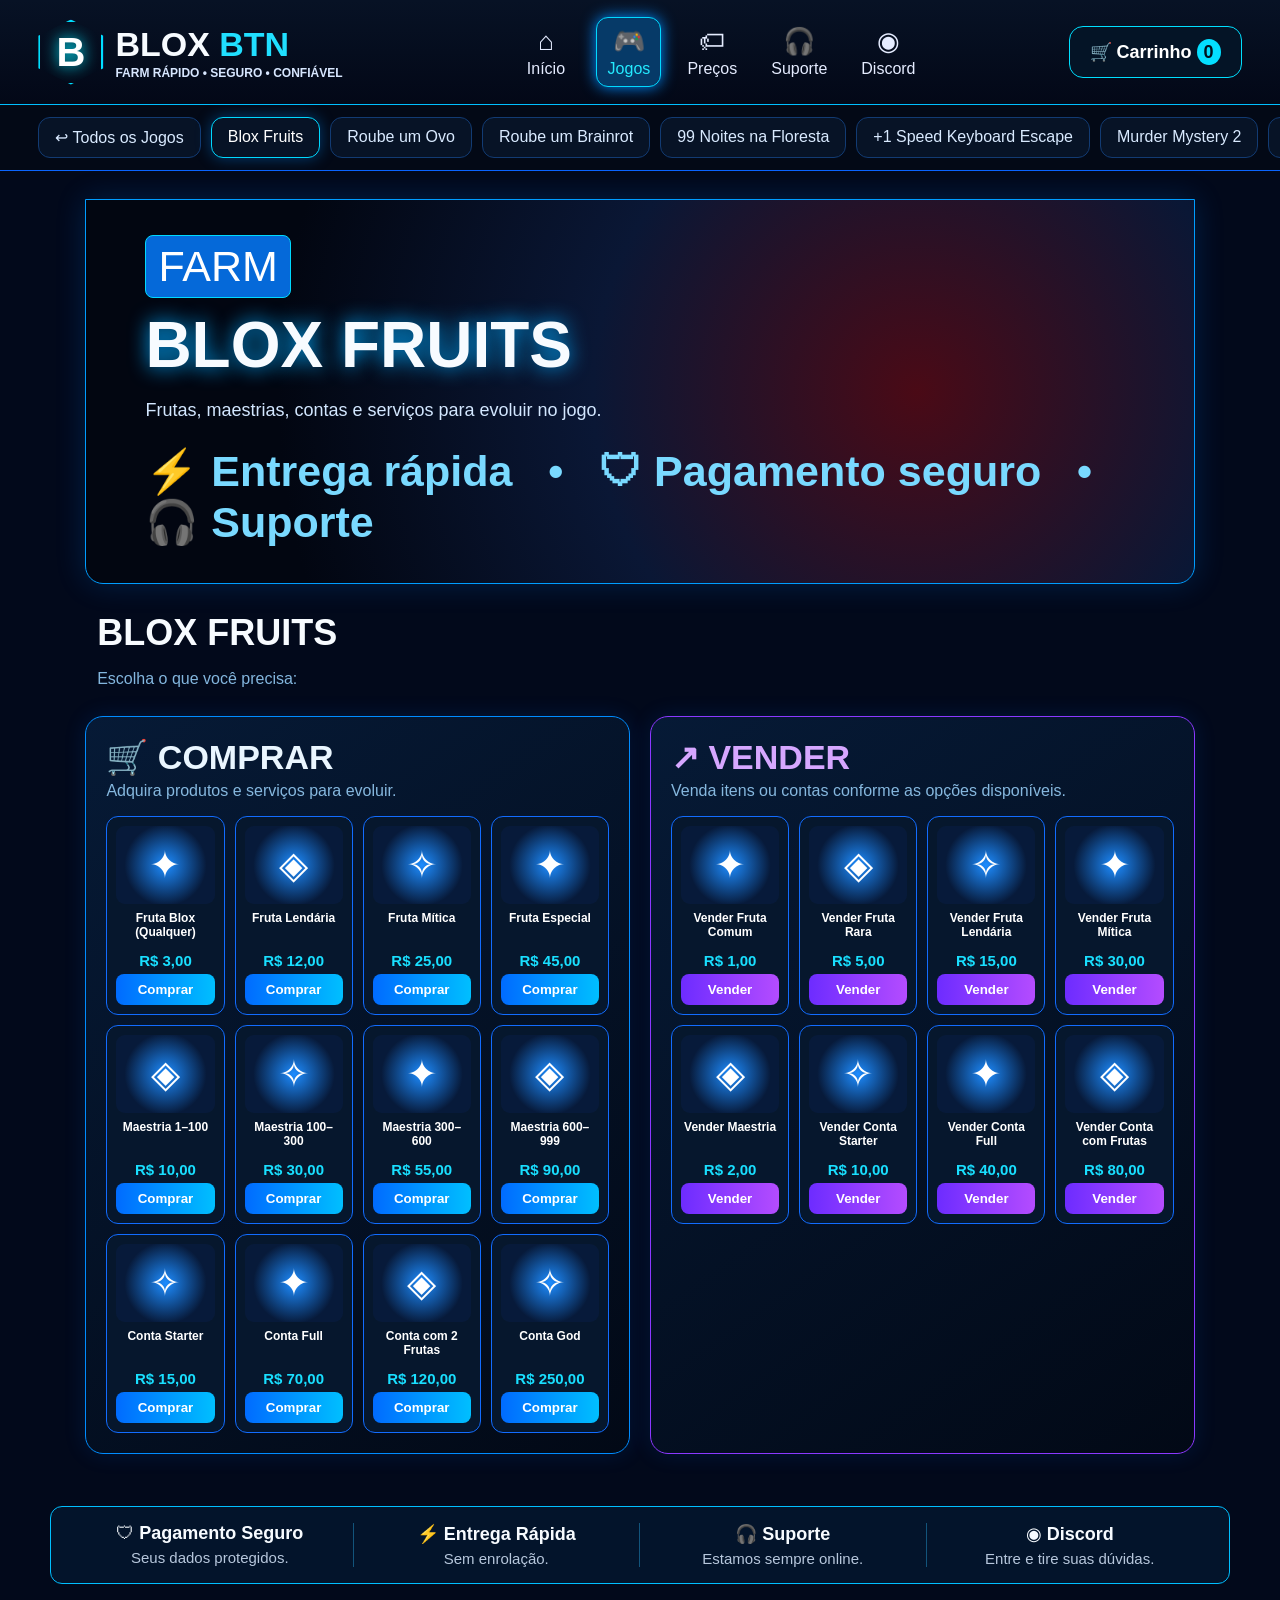
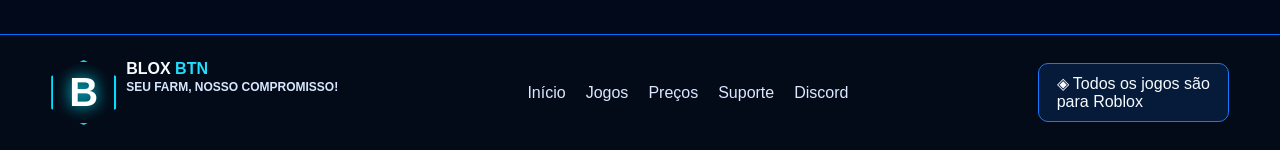
==== jogo.html @ 3181d826 "Add files via upload" ====
<!doctype html>
<html lang="pt-BR">
<head><meta charset="utf-8"><meta name="viewport" content="width=device-width,initial-scale=1"><title>Jogo — Blox BTN</title><link rel="stylesheet" href="style.css"></head>
<body>
<header class="top">
  <a class="brand" href="index.html"><div class="logo">B</div><div><b>BLOX <span>BTN</span></b><small>FARM RÁPIDO • SEGURO • CONFIÁVEL</small></div></a>
  <nav><a href="index.html">⌂<small>Início</small></a><a class="active" href="jogos.html">🎮<small>Jogos</small></a><a href="precos.html">🏷<small>Preços</small></a><a href="suporte.html">🎧<small>Suporte</small></a><a href="https://discord.com/" target="_blank">◉<small>Discord</small></a></nav>
  <button class="cart">🛒 Carrinho <i>0</i></button>
</header>
<div class="game-tabs" id="gameTabs"></div>
<main id="gamePage"></main>
<footer><div class="footbrand"><div class="logo">B</div><div><b>BLOX <span>BTN</span></b><small>SEU FARM, NOSSO COMPROMISSO!</small></div></div><div class="links"><a href="index.html">Início</a><a href="jogos.html">Jogos</a><a href="precos.html">Preços</a><a href="suporte.html">Suporte</a><a href="https://discord.com/" target="_blank">Discord</a></div><div class="roblox">◈ Todos os jogos são<br>para Roblox</div></footer>
<script>
const games={
 'blox-fruits':{name:'Blox Fruits',cls:'fruits',desc:'Frutas, maestrias, contas e serviços para evoluir no jogo.',buy:[['Fruta Blox (Qualquer)','R$ 3,00'],['Fruta Lendária','R$ 12,00'],['Fruta Mítica','R$ 25,00'],['Fruta Especial','R$ 45,00'],['Maestria 1–100','R$ 10,00'],['Maestria 100–300','R$ 30,00'],['Maestria 300–600','R$ 55,00'],['Maestria 600–999','R$ 90,00'],['Conta Starter','R$ 15,00'],['Conta Full','R$ 70,00'],['Conta com 2 Frutas','R$ 120,00'],['Conta God','R$ 250,00']],sell:[['Vender Fruta Comum','R$ 1,00'],['Vender Fruta Rara','R$ 5,00'],['Vender Fruta Lendária','R$ 15,00'],['Vender Fruta Mítica','R$ 30,00'],['Vender Maestria','R$ 2,00'],['Vender Conta Starter','R$ 10,00'],['Vender Conta Full','R$ 40,00'],['Vender Conta com Frutas','R$ 80,00']]},
 'roube-ovo':{name:'Roube um Ovo',cls:'egg',desc:'Pets e velocidade para deixar sua conta mais avançada.',buy:[['Pet de 100M','R$ 8,00'],['Pet de 1B','R$ 25,00'],['Pet de 5B','R$ 60,00'],['Pet de 10B','R$ 100,00'],['Kit 5 Pets','R$ 45,00'],['Kit 10 Pets','R$ 85,00'],['+100 Níveis','R$ 10,00'],['+1.000 Níveis','R$ 45,00']],sell:[['Pet 100M','R$ 4,00'],['Pet 1B','R$ 15,00'],['Pet 5B','R$ 35,00'],['Pet 10B','R$ 60,00'],['Conta com Pets','R$ 50,00']]},
 'brainrot':{name:'Roube um Brainrot',cls:'brain',desc:'Brainrots por valor e kits completos.',buy:[['Brainrot 100M','R$ 8,00'],['Brainrot 1B','R$ 25,00'],['Brainrot 5B','R$ 60,00'],['Brainrot 10B','R$ 100,00'],['Kit 5 Brainrots','R$ 45,00'],['Kit 10 Brainrots','R$ 85,00']],sell:[['Brainrot 100M','R$ 4,00'],['Brainrot 1B','R$ 15,00'],['Brainrot 5B','R$ 35,00'],['Brainrot 10B','R$ 60,00'],['Conta com Brainrots','R$ 50,00']]},
 '99-noites':{name:'99 Noites na Floresta',cls:'night',desc:'Progresso por tempo de farm.',buy:[['10 minutos','R$ 2,00'],['20 minutos','R$ 4,00'],['30 minutos','R$ 6,00'],['1 hora','R$ 11,00'],['1h 10m','R$ 13,00'],['1h 30m','R$ 17,00'],['Kit 1h + bônus','R$ 15,00']],sell:[['Conta com progresso','R$ 10,00'],['Conta avançada','R$ 25,00']]},
 'speed':{name:'+1 Speed Keyboard Escape',cls:'speed',desc:'Níveis e progresso de velocidade.',buy:[['+100 Níveis','R$ 10,00'],['+500 Níveis','R$ 30,00'],['+1.000 Níveis','R$ 50,00'],['+5.000 Níveis','R$ 80,00'],['+10.000 Níveis','R$ 100,00'],['Kit Nível + Speed','R$ 120,00']],sell:[['Conta com níveis','R$ 30,00'],['Conta avançada','R$ 70,00']]},
 'murder':{name:'Murder Mystery 2',cls:'murder',desc:'Níveis, prestígios, armas e itens.',buy:[['+100 Níveis','R$ 8,00'],['+500 Níveis','R$ 25,00'],['+1.000 Níveis','R$ 40,00'],['+5 Prestígios','R$ 30,00'],['+10 Prestígios','R$ 55,00'],['Arma comum','R$ 10,00'],['Arma rara','R$ 25,00'],['Kit Prestígio + Armas','R$ 80,00']],sell:[['Conta com níveis','R$ 20,00'],['Conta com prestígios','R$ 45,00'],['Conta com armas','R$ 60,00']]},
 'rivals':{name:'RIVALS',cls:'rivals',desc:'Armas, skins, níveis e extras.',buy:[['Arma comum','R$ 8,00'],['Arma rara','R$ 20,00'],['Arma lendária','R$ 40,00'],['Skin de arma','R$ 15,00'],['+100 Níveis','R$ 10,00'],['+500 Níveis','R$ 30,00'],['Kit Armas + Níveis','R$ 70,00']],sell:[['Conta com armas','R$ 30,00'],['Conta completa','R$ 80,00'],['Skin/Item','R$ 10,00']]},
 'assassinos':{name:'Assassinos 2',cls:'assassins',desc:'Níveis, armas, itens e contas.',buy:[['+100 Níveis','R$ 8,00'],['+500 Níveis','R$ 25,00'],['Arma comum','R$ 8,00'],['Arma rara','R$ 20,00'],['Arma lendária','R$ 35,00'],['Kit Níveis + Armas','R$ 60,00']],sell:[['Conta com níveis','R$ 25,00'],['Conta com armas','R$ 45,00'],['Conta completa','R$ 70,00']]}
};
const order=['blox-fruits','roube-ovo','brainrot','99-noites','speed','murder','rivals','assassinos'];
const params=new URLSearchParams(location.search); const key=params.get('game')||'blox-fruits'; const g=games[key]||games['blox-fruits'];
document.title=g.name+' — Blox BTN';
document.getElementById('gameTabs').innerHTML='<a href="jogos.html">↩ Todos os Jogos</a>'+order.map(k=>`<a class="${k===key?'sel':''}" href="jogo.html?game=${k}">${games[k].name}</a>`).join('');
function cards(list,mode){return list.map((x,i)=>`<article class="product"><div class="productArt ${g.cls}">${i%3===0?'✦':i%3===1?'◈':'✧'}</div><b>${x[0]}</b><strong>${x[1]}</strong><button onclick="add('${x[0]}','${x[1]}')">${mode==='buy'?'Comprar':'Vender'}</button></article>`).join('')}
document.getElementById('gamePage').innerHTML=`<section class="gameHero ${g.cls}"><div><span class="badge">FARM</span><h1>${g.name}</h1><p>${g.desc}</p><div class="heroMini">⚡ Entrega rápida &nbsp; • &nbsp; 🛡 Pagamento seguro &nbsp; • &nbsp; 🎧 Suporte</div></div></section><div class="gameTitle"><h2>${g.name}</h2><p>Escolha o que você precisa:</p></div><section class="buySell"><div class="shopPanel"><h2>🛒 COMPRAR</h2><p>Adquira produtos e serviços para evoluir.</p><div class="products">${cards(g.buy,'buy')}</div></div><div class="shopPanel sell"><h2>↗ VENDER</h2><p>Venda itens ou contas conforme as opções disponíveis.</p><div class="products">${cards(g.sell,'sell')}</div></div></section><section class="features"><div>🛡 <b>Pagamento Seguro</b><small>Seus dados protegidos.</small></div><div>⚡ <b>Entrega Rápida</b><small>Sem enrolação.</small></div><div>🎧 <b>Suporte</b><small>Estamos sempre online.</small></div><div>◉ <b>Discord</b><small>Entre e tire suas dúvidas.</small></div></section>`;
function add(n,p){alert(n+' — '+p+' foi adicionado ao carrinho.');}
</script></body></html>
---- style.css ----
*{box-sizing:border-box}body{margin:0;background:#02091b;color:#f7fbff;font-family:Arial,sans-serif}a{text-decoration:none;color:inherit}.top{height:105px;background:linear-gradient(180deg,#071225,#030817);border-bottom:1px solid #00bfff;display:flex;align-items:center;gap:34px;padding:14px 3%;position:sticky;top:0;z-index:5}.brand{display:flex;align-items:center;gap:12px;min-width:330px}.brand b,.footbrand>b{font-size:34px}.brand b span,.footbrand span{color:#20dfff}.brand small,.footbrand small{display:block;color:#d8e7ff;font-weight:700;font-size:12px;margin-top:2px}.logo{width:65px;height:65px;border:2px solid #00dfff;clip-path:polygon(50% 0,100% 25%,100% 75%,50% 100%,0 75%,0 25%);display:grid;place-items:center;color:white;font-size:40px;font-weight:900;text-shadow:0 0 15px #00eaff;box-shadow:0 0 20px #006fff}nav{display:flex;gap:18px;align-items:center;flex:1;justify-content:center}nav a{min-width:65px;text-align:center;font-size:26px;color:#e5ecff;padding:8px;border-radius:12px}nav a small{display:block;font-size:16px;margin-top:3px}nav a.active{background:#063a68;border:1px solid #00d9ff;box-shadow:0 0 15px #008cff;color:#24eaff}.cart{background:#041426;border:1px solid #00dfff;color:white;border-radius:14px;padding:14px 20px;font-size:18px;font-weight:700}.cart i{font-style:normal;background:#04dfff;color:#00111d;border-radius:50%;padding:3px 7px}.hero{height:300px;border-bottom:2px solid #008cff;background:radial-gradient(circle at 65% 45%,#164fa0 0,#06163a 38%,#010714 75%);display:flex;align-items:center;justify-content:space-between;padding:25px 6%;overflow:hidden;box-shadow:0 0 35px #006cff55 inset}.hero h1{font-size:58px;line-height:.9;margin:0;font-weight:1000;font-style:italic;text-shadow:4px 4px 0 #061b40}.hero em{color:#18dcff}.hero p{font-size:13px;font-weight:800;margin-top:28px}.heroSide{font-size:33px;font-weight:1000;font-style:italic;text-align:center;transform:rotate(-4deg);text-shadow:0 0 15px #12cfff}.heroSide strong{font-size:75px;color:#dff}.heroSide{background:linear-gradient(135deg,transparent,#0753a155);padding:35px;border-radius:40%}main{max-width:1220px;margin:auto;padding:28px 20px}.title{display:flex;align-items:center;gap:12px}.title span{font-size:35px}.title h2,.kits h2{font-size:30px;margin:0 0 18px;text-shadow:0 0 10px #00bfff}.grid{display:grid;grid-template-columns:repeat(4,1fr);gap:16px}.grid article{background:linear-gradient(180deg,#071b43,#030b20);border:1px solid #00bfff;border-radius:14px;padding:12px;box-shadow:0 0 10px #008cff44}.pic{height:160px;border-radius:10px;display:grid;place-content:center;text-align:center;font-size:28px;font-weight:1000;line-height:.95;border:1px solid #637fff;text-shadow:2px 2px #000}.egg{background:radial-gradient(circle,#ffd84d,#8b26ff 50%,#16083b)}.brain{background:radial-gradient(circle,#55ee57,#113b21 55%,#08100c)}.night{background:radial-gradient(circle at 50% 80%,#ff8a27,#16203e 40%,#050713)}.speed{background:linear-gradient(135deg,#26106e,#0a5fff)}.murder{background:linear-gradient(135deg,#290914,#ff2b44)}.rivals{background:linear-gradient(135deg,#111d7e,#e9e9ff);font-size:55px}.assassins{background:linear-gradient(135deg,#21020c,#e52d3f);font-size:40px}.fruits{background:linear-gradient(135deg,#001c48,#18a7ff);font-size:43px}.grid h3{font-size:17px;margin:12px 4px}.grid article>a{display:block;text-align:center;background:#0675d9;border:1px solid #00dfff;padding:11px;border-radius:9px;font-weight:700}.kits{margin-top:25px;border:1px solid #a748ff;border-radius:15px;padding:18px;background:linear-gradient(110deg,#081044,#120522);box-shadow:0 0 18px #7d1cff55}.kitHead{display:flex;justify-content:space-between;align-items:center}.kitHead h2{margin-bottom:3px}.kitHead p{margin:0;color:#cbd4ec}.kitHead>a{border:1px solid #d26bff;border-radius:10px;padding:12px 18px;background:#481c9d;font-weight:700}.kitGrid{display:grid;grid-template-columns:repeat(7,1fr);gap:9px;margin-top:18px}.kitGrid div{background:#090d2e;border:1px solid #6c4dff;border-radius:10px;padding:12px;text-align:center;min-height:125px;display:flex;flex-direction:column;justify-content:center;gap:7px}.kitGrid span{font-size:12px;color:#ccd4ec}.kitGrid strong{background:#4214a8;border-radius:7px;padding:8px;color:#fff}.features{display:grid;grid-template-columns:repeat(4,1fr);margin:22px 0;border:1px solid #00bfff;border-radius:12px;background:#03142b;padding:16px}.features div{text-align:center;border-right:1px solid #12547b;font-size:18px}.features div:last-child{border:0}.features small{display:block;color:#b7c7dc;margin-top:5px}footer{border-top:1px solid #006eff;background:#030b18;padding:25px 4%;display:flex;justify-content:space-between;align-items:center;gap:20px}.footbrand{display:grid;grid-template-columns:auto 1fr;column-gap:10px;align-items:center}.footbrand .logo{grid-row:span 2}.links{display:flex;gap:20px;color:#dbe8ff}.roblox{border:1px solid #1677ff;border-radius:10px;padding:10px 18px;background:#061a39}@media(max-width:850px){.top{height:auto;flex-wrap:wrap}.brand{min-width:auto}.top nav{order:3;width:100%;overflow:auto;justify-content:flex-start}.hero{height:240px}.hero h1{font-size:40px}.grid{grid-template-columns:repeat(2,1fr)}.kitGrid{grid-template-columns:repeat(2,1fr)}.features{grid-template-columns:repeat(2,1fr);gap:15px}.features div:nth-child(2){border:0}footer{flex-direction:column}.links{flex-wrap:wrap;justify-content:center}}@media(max-width:480px){.grid{grid-template-columns:1fr}.heroSide{font-size:20px}.hero h1{font-size:34px}.cart{display:none}.brand b{font-size:25px}.logo{width:52px;height:52px}.kitGrid{grid-template-columns:1fr 1fr}}
/* --- Game marketplace page --- */
.game-tabs{display:flex;gap:10px;padding:12px 3%;overflow:auto;background:#030916;border-bottom:1px solid #0b65ff}.game-tabs a{white-space:nowrap;padding:10px 16px;border:1px solid #123b73;border-radius:12px;color:#d9eaff;text-decoration:none;background:#071326}.game-tabs a.sel,.game-tabs a:hover{border-color:#00d9ff;box-shadow:0 0 15px #008cff66;color:#fff}
.gameHero{margin:0 3%;min-height:260px;border:1px solid #009dff;border-radius:0 0 18px 18px;display:flex;align-items:center;padding:35px 5%;background:radial-gradient(circle at 75% 50%,#4a0a16 0,#0a1735 38%,#020611 75%);box-shadow:0 0 30px #007bff33}.gameHero.brain{background:radial-gradient(circle at 70% 40%,#5b6d08,#071d25 45%,#020611)}.gameHero.night{background:radial-gradient(circle at 75% 60%,#24512c,#061326 45%,#020611)}.gameHero.speed{background:radial-gradient(circle at 75% 40%,#421b9b,#06152d 45%,#020611)}.gameHero.murder{background:radial-gradient(circle at 75% 40%,#750b18,#111020 45%,#020611)}.gameHero.rivals{background:radial-gradient(circle at 75% 40%,#ff284b22,#071b37 45%,#020611)}.gameHero.assassins{background:radial-gradient(circle at 75% 40%,#8c091e,#180611 45%,#020611)}.gameHero h1{font-size:clamp(32px,5vw,64px);margin:10px 0;text-transform:uppercase;text-shadow:0 0 20px #00aaff}.gameHero p{font-size:18px;max-width:700px;color:#d3e7ff}.badge{display:inline-block;padding:6px 12px;border:1px solid #00d9ff;border-radius:8px;color:#fff;background:#0569d9}.heroMini{margin-top:25px;color:#79d9ff;font-weight:700}.gameTitle{padding:28px 4% 12px}.gameTitle h2{font-size:36px;margin:0;text-transform:uppercase}.gameTitle p{color:#83b6de}.buySell{display:grid;grid-template-columns:1fr 1fr;gap:20px;padding:0 3% 30px}.shopPanel{border:1px solid #008cff;border-radius:18px;padding:20px;background:linear-gradient(145deg,#061a36,#020916);box-shadow:0 0 22px #006dff22}.shopPanel.sell{border-color:#8b38ff}.shopPanel h2{font-size:34px;margin:0;color:#eaf6ff}.shopPanel.sell h2{color:#d6a7ff}.shopPanel p{color:#86b8df;margin-top:5px}.products{display:grid;grid-template-columns:repeat(4,1fr);gap:10px}.product{background:#06172d;border:1px solid #126cff;border-radius:12px;padding:9px;text-align:center;min-width:0}.productArt{height:78px;border-radius:9px;margin-bottom:7px;display:flex;align-items:center;justify-content:center;font-size:38px;background:radial-gradient(circle,#1d8cff,#071a3a 65%);color:#fff}.productArt.brain{background:radial-gradient(circle,#8bcf26,#07231d 65%)}.productArt.night{background:radial-gradient(circle,#438c55,#071b22 65%)}.productArt.speed{background:radial-gradient(circle,#743cff,#0c1642 65%)}.productArt.murder{background:radial-gradient(circle,#d61d35,#200a17 65%)}.productArt.rivals{background:radial-gradient(circle,#ff5c6d,#071b38 65%)}.productArt.assassins{background:radial-gradient(circle,#d31d35,#210713 65%)}.product b{display:block;min-height:36px;font-size:12px;color:#fff}.product strong{display:block;color:#19dfff;margin:5px 0;font-size:15px}.product button{width:100%;border:0;border-radius:8px;padding:8px;background:linear-gradient(90deg,#006bff,#00bfff);color:#fff;font-weight:800;cursor:pointer}.sell .product button{background:linear-gradient(90deg,#6d2cff,#b44cff)}
@media(max-width:800px){.buySell{grid-template-columns:1fr}.products{grid-template-columns:repeat(2,1fr)}.gameHero{min-height:220px}.gameHero h1{font-size:36px}.top{flex-wrap:wrap}.top nav{order:3;width:100%;justify-content:space-between}.top nav a{padding:6px}}
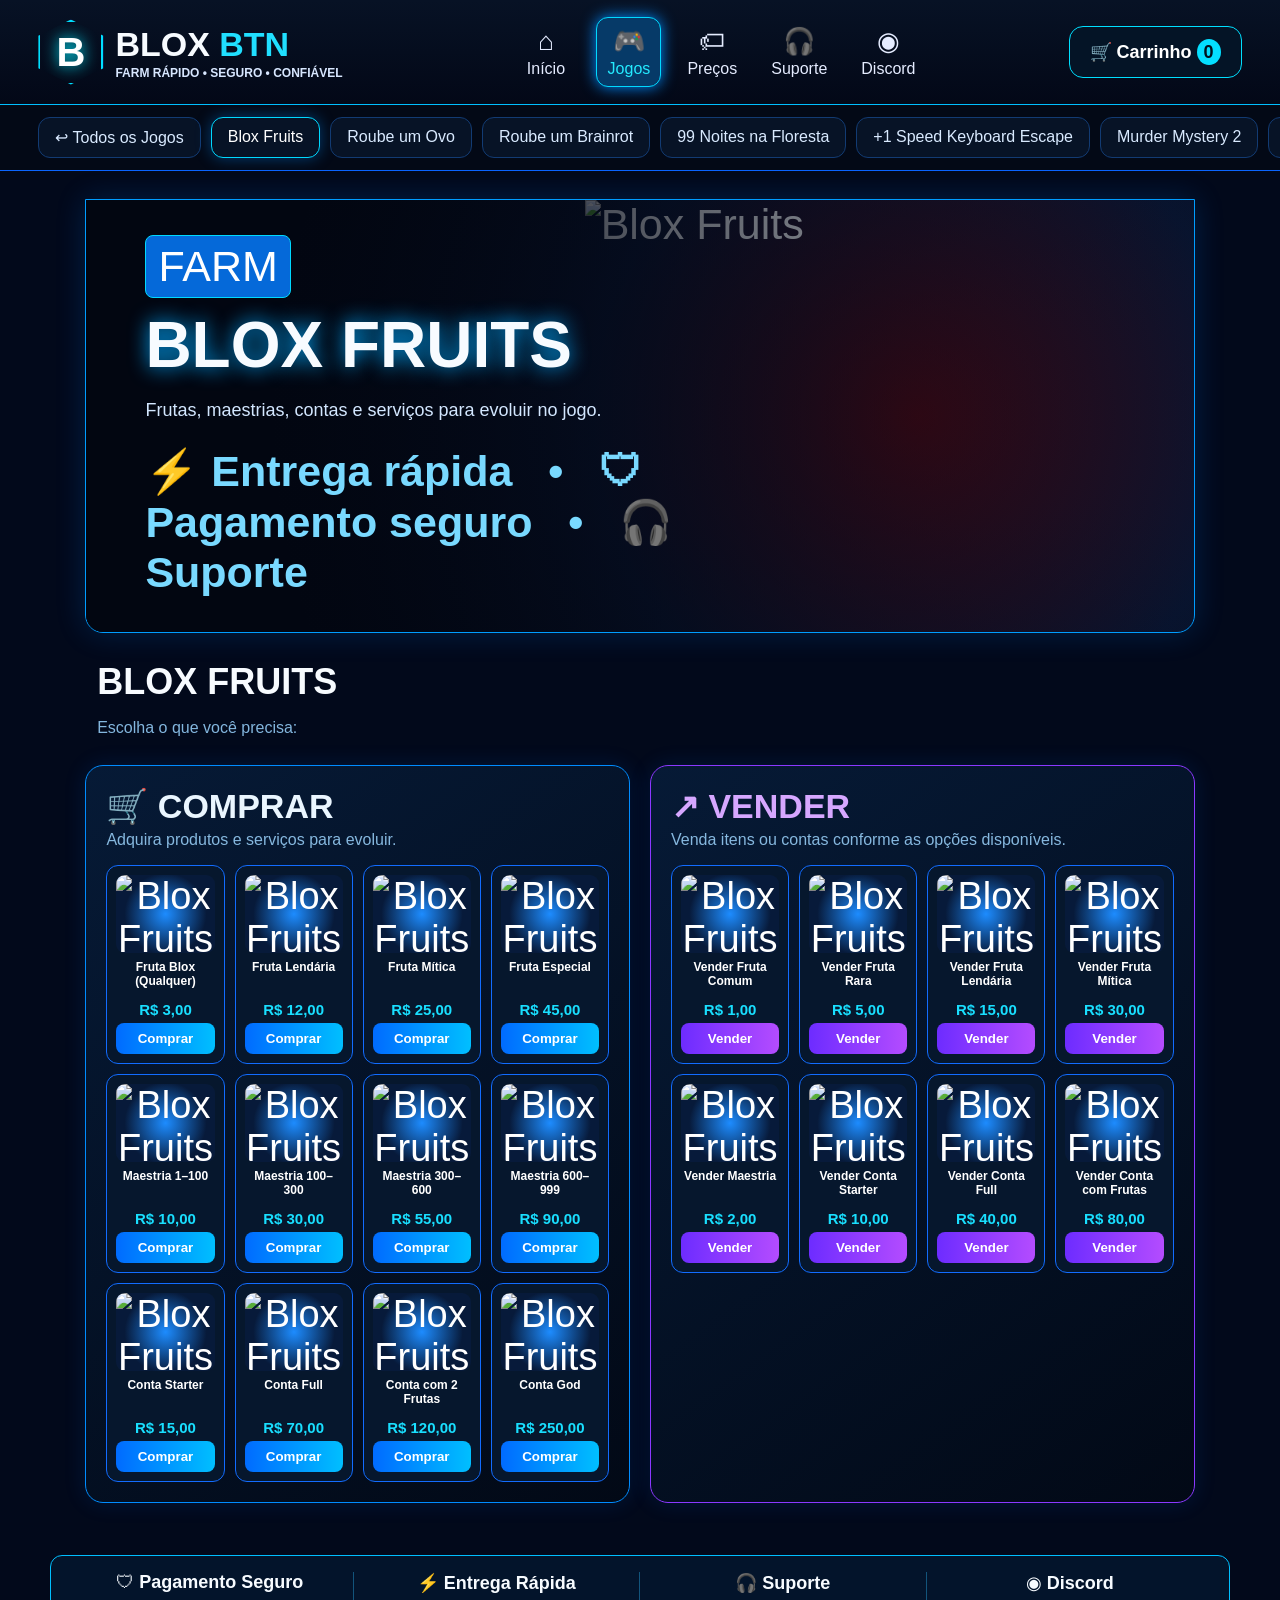
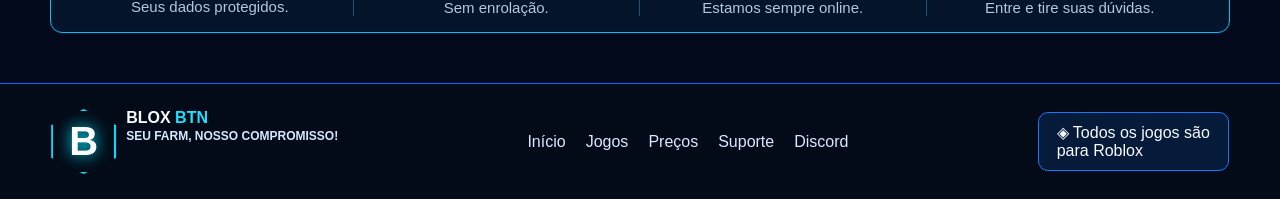
==== commit 263227ec: "Add files via upload" ====
--- a/jogo.html
+++ b/jogo.html
@@ -12,20 +12,20 @@
 <footer><div class="footbrand"><div class="logo">B</div><div><b>BLOX <span>BTN</span></b><small>SEU FARM, NOSSO COMPROMISSO!</small></div></div><div class="links"><a href="index.html">Início</a><a href="jogos.html">Jogos</a><a href="precos.html">Preços</a><a href="suporte.html">Suporte</a><a href="https://discord.com/" target="_blank">Discord</a></div><div class="roblox">◈ Todos os jogos são<br>para Roblox</div></footer>
 <script>
 const games={
- 'blox-fruits':{name:'Blox Fruits',cls:'fruits',desc:'Frutas, maestrias, contas e serviços para evoluir no jogo.',buy:[['Fruta Blox (Qualquer)','R$ 3,00'],['Fruta Lendária','R$ 12,00'],['Fruta Mítica','R$ 25,00'],['Fruta Especial','R$ 45,00'],['Maestria 1–100','R$ 10,00'],['Maestria 100–300','R$ 30,00'],['Maestria 300–600','R$ 55,00'],['Maestria 600–999','R$ 90,00'],['Conta Starter','R$ 15,00'],['Conta Full','R$ 70,00'],['Conta com 2 Frutas','R$ 120,00'],['Conta God','R$ 250,00']],sell:[['Vender Fruta Comum','R$ 1,00'],['Vender Fruta Rara','R$ 5,00'],['Vender Fruta Lendária','R$ 15,00'],['Vender Fruta Mítica','R$ 30,00'],['Vender Maestria','R$ 2,00'],['Vender Conta Starter','R$ 10,00'],['Vender Conta Full','R$ 40,00'],['Vender Conta com Frutas','R$ 80,00']]},
- 'roube-ovo':{name:'Roube um Ovo',cls:'egg',desc:'Pets e velocidade para deixar sua conta mais avançada.',buy:[['Pet de 100M','R$ 8,00'],['Pet de 1B','R$ 25,00'],['Pet de 5B','R$ 60,00'],['Pet de 10B','R$ 100,00'],['Kit 5 Pets','R$ 45,00'],['Kit 10 Pets','R$ 85,00'],['+100 Níveis','R$ 10,00'],['+1.000 Níveis','R$ 45,00']],sell:[['Pet 100M','R$ 4,00'],['Pet 1B','R$ 15,00'],['Pet 5B','R$ 35,00'],['Pet 10B','R$ 60,00'],['Conta com Pets','R$ 50,00']]},
- 'brainrot':{name:'Roube um Brainrot',cls:'brain',desc:'Brainrots por valor e kits completos.',buy:[['Brainrot 100M','R$ 8,00'],['Brainrot 1B','R$ 25,00'],['Brainrot 5B','R$ 60,00'],['Brainrot 10B','R$ 100,00'],['Kit 5 Brainrots','R$ 45,00'],['Kit 10 Brainrots','R$ 85,00']],sell:[['Brainrot 100M','R$ 4,00'],['Brainrot 1B','R$ 15,00'],['Brainrot 5B','R$ 35,00'],['Brainrot 10B','R$ 60,00'],['Conta com Brainrots','R$ 50,00']]},
- '99-noites':{name:'99 Noites na Floresta',cls:'night',desc:'Progresso por tempo de farm.',buy:[['10 minutos','R$ 2,00'],['20 minutos','R$ 4,00'],['30 minutos','R$ 6,00'],['1 hora','R$ 11,00'],['1h 10m','R$ 13,00'],['1h 30m','R$ 17,00'],['Kit 1h + bônus','R$ 15,00']],sell:[['Conta com progresso','R$ 10,00'],['Conta avançada','R$ 25,00']]},
- 'speed':{name:'+1 Speed Keyboard Escape',cls:'speed',desc:'Níveis e progresso de velocidade.',buy:[['+100 Níveis','R$ 10,00'],['+500 Níveis','R$ 30,00'],['+1.000 Níveis','R$ 50,00'],['+5.000 Níveis','R$ 80,00'],['+10.000 Níveis','R$ 100,00'],['Kit Nível + Speed','R$ 120,00']],sell:[['Conta com níveis','R$ 30,00'],['Conta avançada','R$ 70,00']]},
- 'murder':{name:'Murder Mystery 2',cls:'murder',desc:'Níveis, prestígios, armas e itens.',buy:[['+100 Níveis','R$ 8,00'],['+500 Níveis','R$ 25,00'],['+1.000 Níveis','R$ 40,00'],['+5 Prestígios','R$ 30,00'],['+10 Prestígios','R$ 55,00'],['Arma comum','R$ 10,00'],['Arma rara','R$ 25,00'],['Kit Prestígio + Armas','R$ 80,00']],sell:[['Conta com níveis','R$ 20,00'],['Conta com prestígios','R$ 45,00'],['Conta com armas','R$ 60,00']]},
- 'rivals':{name:'RIVALS',cls:'rivals',desc:'Armas, skins, níveis e extras.',buy:[['Arma comum','R$ 8,00'],['Arma rara','R$ 20,00'],['Arma lendária','R$ 40,00'],['Skin de arma','R$ 15,00'],['+100 Níveis','R$ 10,00'],['+500 Níveis','R$ 30,00'],['Kit Armas + Níveis','R$ 70,00']],sell:[['Conta com armas','R$ 30,00'],['Conta completa','R$ 80,00'],['Skin/Item','R$ 10,00']]},
- 'assassinos':{name:'Assassinos 2',cls:'assassins',desc:'Níveis, armas, itens e contas.',buy:[['+100 Níveis','R$ 8,00'],['+500 Níveis','R$ 25,00'],['Arma comum','R$ 8,00'],['Arma rara','R$ 20,00'],['Arma lendária','R$ 35,00'],['Kit Níveis + Armas','R$ 60,00']],sell:[['Conta com níveis','R$ 25,00'],['Conta com armas','R$ 45,00'],['Conta completa','R$ 70,00']]}
+ 'blox-fruits':{art:'assets/blox-fruits.png',name:'Blox Fruits',cls:'fruits',desc:'Frutas, maestrias, contas e serviços para evoluir no jogo.',buy:[['Fruta Blox (Qualquer)','R$ 3,00'],['Fruta Lendária','R$ 12,00'],['Fruta Mítica','R$ 25,00'],['Fruta Especial','R$ 45,00'],['Maestria 1–100','R$ 10,00'],['Maestria 100–300','R$ 30,00'],['Maestria 300–600','R$ 55,00'],['Maestria 600–999','R$ 90,00'],['Conta Starter','R$ 15,00'],['Conta Full','R$ 70,00'],['Conta com 2 Frutas','R$ 120,00'],['Conta God','R$ 250,00']],sell:[['Vender Fruta Comum','R$ 1,00'],['Vender Fruta Rara','R$ 5,00'],['Vender Fruta Lendária','R$ 15,00'],['Vender Fruta Mítica','R$ 30,00'],['Vender Maestria','R$ 2,00'],['Vender Conta Starter','R$ 10,00'],['Vender Conta Full','R$ 40,00'],['Vender Conta com Frutas','R$ 80,00']]},
+ 'roube-ovo':{art:'assets/roube-ovo.png',name:'Roube um Ovo',cls:'egg',desc:'Pets e velocidade para deixar sua conta mais avançada.',buy:[['Pet de 100M','R$ 8,00'],['Pet de 1B','R$ 25,00'],['Pet de 5B','R$ 60,00'],['Pet de 10B','R$ 100,00'],['Kit 5 Pets','R$ 45,00'],['Kit 10 Pets','R$ 85,00'],['+100 Níveis','R$ 10,00'],['+1.000 Níveis','R$ 45,00']],sell:[['Pet 100M','R$ 4,00'],['Pet 1B','R$ 15,00'],['Pet 5B','R$ 35,00'],['Pet 10B','R$ 60,00'],['Conta com Pets','R$ 50,00']]},
+ 'brainrot':{art:'assets/brainrot.png',name:'Roube um Brainrot',cls:'brain',desc:'Brainrots por valor e kits completos.',buy:[['Brainrot 100M','R$ 8,00'],['Brainrot 1B','R$ 25,00'],['Brainrot 5B','R$ 60,00'],['Brainrot 10B','R$ 100,00'],['Kit 5 Brainrots','R$ 45,00'],['Kit 10 Brainrots','R$ 85,00']],sell:[['Brainrot 100M','R$ 4,00'],['Brainrot 1B','R$ 15,00'],['Brainrot 5B','R$ 35,00'],['Brainrot 10B','R$ 60,00'],['Conta com Brainrots','R$ 50,00']]},
+ '99-noites':{art:'assets/99-noites.png',name:'99 Noites na Floresta',cls:'night',desc:'Progresso por tempo de farm.',buy:[['10 minutos','R$ 2,00'],['20 minutos','R$ 4,00'],['30 minutos','R$ 6,00'],['1 hora','R$ 11,00'],['1h 10m','R$ 13,00'],['1h 30m','R$ 17,00'],['Kit 1h + bônus','R$ 15,00']],sell:[['Conta com progresso','R$ 10,00'],['Conta avançada','R$ 25,00']]},
+ 'speed':{art:'assets/speed.png',name:'+1 Speed Keyboard Escape',cls:'speed',desc:'Níveis e progresso de velocidade.',buy:[['+100 Níveis','R$ 10,00'],['+500 Níveis','R$ 30,00'],['+1.000 Níveis','R$ 50,00'],['+5.000 Níveis','R$ 80,00'],['+10.000 Níveis','R$ 100,00'],['Kit Nível + Speed','R$ 120,00']],sell:[['Conta com níveis','R$ 30,00'],['Conta avançada','R$ 70,00']]},
+ 'murder':{art:'assets/murder.png',name:'Murder Mystery 2',cls:'murder',desc:'Níveis, prestígios, armas e itens.',buy:[['+100 Níveis','R$ 8,00'],['+500 Níveis','R$ 25,00'],['+1.000 Níveis','R$ 40,00'],['+5 Prestígios','R$ 30,00'],['+10 Prestígios','R$ 55,00'],['Arma comum','R$ 10,00'],['Arma rara','R$ 25,00'],['Kit Prestígio + Armas','R$ 80,00']],sell:[['Conta com níveis','R$ 20,00'],['Conta com prestígios','R$ 45,00'],['Conta com armas','R$ 60,00']]},
+ 'rivals':{art:'assets/rivals.png',name:'RIVALS',cls:'rivals',desc:'Armas, skins, níveis e extras.',buy:[['Arma comum','R$ 8,00'],['Arma rara','R$ 20,00'],['Arma lendária','R$ 40,00'],['Skin de arma','R$ 15,00'],['+100 Níveis','R$ 10,00'],['+500 Níveis','R$ 30,00'],['Kit Armas + Níveis','R$ 70,00']],sell:[['Conta com armas','R$ 30,00'],['Conta completa','R$ 80,00'],['Skin/Item','R$ 10,00']]},
+ 'assassinos':{art:'assets/assassinos.png',name:'Assassinos 2',cls:'assassins',desc:'Níveis, armas, itens e contas.',buy:[['+100 Níveis','R$ 8,00'],['+500 Níveis','R$ 25,00'],['Arma comum','R$ 8,00'],['Arma rara','R$ 20,00'],['Arma lendária','R$ 35,00'],['Kit Níveis + Armas','R$ 60,00']],sell:[['Conta com níveis','R$ 25,00'],['Conta com armas','R$ 45,00'],['Conta completa','R$ 70,00']]}
 };
 const order=['blox-fruits','roube-ovo','brainrot','99-noites','speed','murder','rivals','assassinos'];
 const params=new URLSearchParams(location.search); const key=params.get('game')||'blox-fruits'; const g=games[key]||games['blox-fruits'];
 document.title=g.name+' — Blox BTN';
 document.getElementById('gameTabs').innerHTML='<a href="jogos.html">↩ Todos os Jogos</a>'+order.map(k=>`<a class="${k===key?'sel':''}" href="jogo.html?game=${k}">${games[k].name}</a>`).join('');
-function cards(list,mode){return list.map((x,i)=>`<article class="product"><div class="productArt ${g.cls}">${i%3===0?'✦':i%3===1?'◈':'✧'}</div><b>${x[0]}</b><strong>${x[1]}</strong><button onclick="add('${x[0]}','${x[1]}')">${mode==='buy'?'Comprar':'Vender'}</button></article>`).join('')}
-document.getElementById('gamePage').innerHTML=`<section class="gameHero ${g.cls}"><div><span class="badge">FARM</span><h1>${g.name}</h1><p>${g.desc}</p><div class="heroMini">⚡ Entrega rápida &nbsp; • &nbsp; 🛡 Pagamento seguro &nbsp; • &nbsp; 🎧 Suporte</div></div></section><div class="gameTitle"><h2>${g.name}</h2><p>Escolha o que você precisa:</p></div><section class="buySell"><div class="shopPanel"><h2>🛒 COMPRAR</h2><p>Adquira produtos e serviços para evoluir.</p><div class="products">${cards(g.buy,'buy')}</div></div><div class="shopPanel sell"><h2>↗ VENDER</h2><p>Venda itens ou contas conforme as opções disponíveis.</p><div class="products">${cards(g.sell,'sell')}</div></div></section><section class="features"><div>🛡 <b>Pagamento Seguro</b><small>Seus dados protegidos.</small></div><div>⚡ <b>Entrega Rápida</b><small>Sem enrolação.</small></div><div>🎧 <b>Suporte</b><small>Estamos sempre online.</small></div><div>◉ <b>Discord</b><small>Entre e tire suas dúvidas.</small></div></section>`;
+function cards(list,mode){return list.map((x,i)=>`<article class="product"><div class="productArt ${g.cls}"><img src="${g.art}" alt="${g.name}"></div><b>${x[0]}</b><strong>${x[1]}</strong><button onclick="add('${x[0]}','${x[1]}')">${mode==='buy'?'Comprar':'Vender'}</button></article>`).join('')}
+document.getElementById('gamePage').innerHTML=`<section class="gameHero ${g.cls} has-art"><img class="heroArt" src="${g.art}" alt="${g.name}"><div class="heroContent"><span class="badge">FARM</span><h1>${g.name}</h1><p>${g.desc}</p><div class="heroMini">⚡ Entrega rápida &nbsp; • &nbsp; 🛡 Pagamento seguro &nbsp; • &nbsp; 🎧 Suporte</div></div></section><div class="gameTitle"><h2>${g.name}</h2><p>Escolha o que você precisa:</p></div><section class="buySell"><div class="shopPanel"><h2>🛒 COMPRAR</h2><p>Adquira produtos e serviços para evoluir.</p><div class="products">${cards(g.buy,'buy')}</div></div><div class="shopPanel sell"><h2>↗ VENDER</h2><p>Venda itens ou contas conforme as opções disponíveis.</p><div class="products">${cards(g.sell,'sell')}</div></div></section><section class="features"><div>🛡 <b>Pagamento Seguro</b><small>Seus dados protegidos.</small></div><div>⚡ <b>Entrega Rápida</b><small>Sem enrolação.</small></div><div>🎧 <b>Suporte</b><small>Estamos sempre online.</small></div><div>◉ <b>Discord</b><small>Entre e tire suas dúvidas.</small></div></section>`;
 function add(n,p){alert(n+' — '+p+' foi adicionado ao carrinho.');}
 </script></body></html>
--- a/style.css
+++ b/style.css
@@ -3,3 +3,19 @@
 .game-tabs{display:flex;gap:10px;padding:12px 3%;overflow:auto;background:#030916;border-bottom:1px solid #0b65ff}.game-tabs a{white-space:nowrap;padding:10px 16px;border:1px solid #123b73;border-radius:12px;color:#d9eaff;text-decoration:none;background:#071326}.game-tabs a.sel,.game-tabs a:hover{border-color:#00d9ff;box-shadow:0 0 15px #008cff66;color:#fff}
 .gameHero{margin:0 3%;min-height:260px;border:1px solid #009dff;border-radius:0 0 18px 18px;display:flex;align-items:center;padding:35px 5%;background:radial-gradient(circle at 75% 50%,#4a0a16 0,#0a1735 38%,#020611 75%);box-shadow:0 0 30px #007bff33}.gameHero.brain{background:radial-gradient(circle at 70% 40%,#5b6d08,#071d25 45%,#020611)}.gameHero.night{background:radial-gradient(circle at 75% 60%,#24512c,#061326 45%,#020611)}.gameHero.speed{background:radial-gradient(circle at 75% 40%,#421b9b,#06152d 45%,#020611)}.gameHero.murder{background:radial-gradient(circle at 75% 40%,#750b18,#111020 45%,#020611)}.gameHero.rivals{background:radial-gradient(circle at 75% 40%,#ff284b22,#071b37 45%,#020611)}.gameHero.assassins{background:radial-gradient(circle at 75% 40%,#8c091e,#180611 45%,#020611)}.gameHero h1{font-size:clamp(32px,5vw,64px);margin:10px 0;text-transform:uppercase;text-shadow:0 0 20px #00aaff}.gameHero p{font-size:18px;max-width:700px;color:#d3e7ff}.badge{display:inline-block;padding:6px 12px;border:1px solid #00d9ff;border-radius:8px;color:#fff;background:#0569d9}.heroMini{margin-top:25px;color:#79d9ff;font-weight:700}.gameTitle{padding:28px 4% 12px}.gameTitle h2{font-size:36px;margin:0;text-transform:uppercase}.gameTitle p{color:#83b6de}.buySell{display:grid;grid-template-columns:1fr 1fr;gap:20px;padding:0 3% 30px}.shopPanel{border:1px solid #008cff;border-radius:18px;padding:20px;background:linear-gradient(145deg,#061a36,#020916);box-shadow:0 0 22px #006dff22}.shopPanel.sell{border-color:#8b38ff}.shopPanel h2{font-size:34px;margin:0;color:#eaf6ff}.shopPanel.sell h2{color:#d6a7ff}.shopPanel p{color:#86b8df;margin-top:5px}.products{display:grid;grid-template-columns:repeat(4,1fr);gap:10px}.product{background:#06172d;border:1px solid #126cff;border-radius:12px;padding:9px;text-align:center;min-width:0}.productArt{height:78px;border-radius:9px;margin-bottom:7px;display:flex;align-items:center;justify-content:center;font-size:38px;background:radial-gradient(circle,#1d8cff,#071a3a 65%);color:#fff}.productArt.brain{background:radial-gradient(circle,#8bcf26,#07231d 65%)}.productArt.night{background:radial-gradient(circle,#438c55,#071b22 65%)}.productArt.speed{background:radial-gradient(circle,#743cff,#0c1642 65%)}.productArt.murder{background:radial-gradient(circle,#d61d35,#200a17 65%)}.productArt.rivals{background:radial-gradient(circle,#ff5c6d,#071b38 65%)}.productArt.assassins{background:radial-gradient(circle,#d31d35,#210713 65%)}.product b{display:block;min-height:36px;font-size:12px;color:#fff}.product strong{display:block;color:#19dfff;margin:5px 0;font-size:15px}.product button{width:100%;border:0;border-radius:8px;padding:8px;background:linear-gradient(90deg,#006bff,#00bfff);color:#fff;font-weight:800;cursor:pointer}.sell .product button{background:linear-gradient(90deg,#6d2cff,#b44cff)}
 @media(max-width:800px){.buySell{grid-template-columns:1fr}.products{grid-template-columns:repeat(2,1fr)}.gameHero{min-height:220px}.gameHero h1{font-size:36px}.top{flex-wrap:wrap}.top nav{order:3;width:100%;justify-content:space-between}.top nav a{padding:6px}}
+
+/* Shared game artwork: the same images are used on the game list and each game page. */
+.pic { overflow:hidden; padding:0; }
+.pic img { width:100%; height:100%; display:block; object-fit:cover; }
+.productArt { overflow:hidden; }
+.productArt img { width:100%; height:100%; display:block; object-fit:cover; }
+.gameHero.has-art { position:relative; overflow:hidden; }
+.gameHero.has-art::after {
+  content:""; position:absolute; inset:0; background:linear-gradient(90deg,rgba(2,6,17,.98) 0%,rgba(2,6,17,.72) 42%,rgba(2,6,17,.18) 100%);
+  pointer-events:none;
+}
+.gameHero.has-art .heroContent { position:relative; z-index:1; max-width:55%; }
+.gameHero.has-art .heroArt {
+  position:absolute; right:0; top:0; width:55%; height:100%; object-fit:cover;
+  opacity:.95;
+}
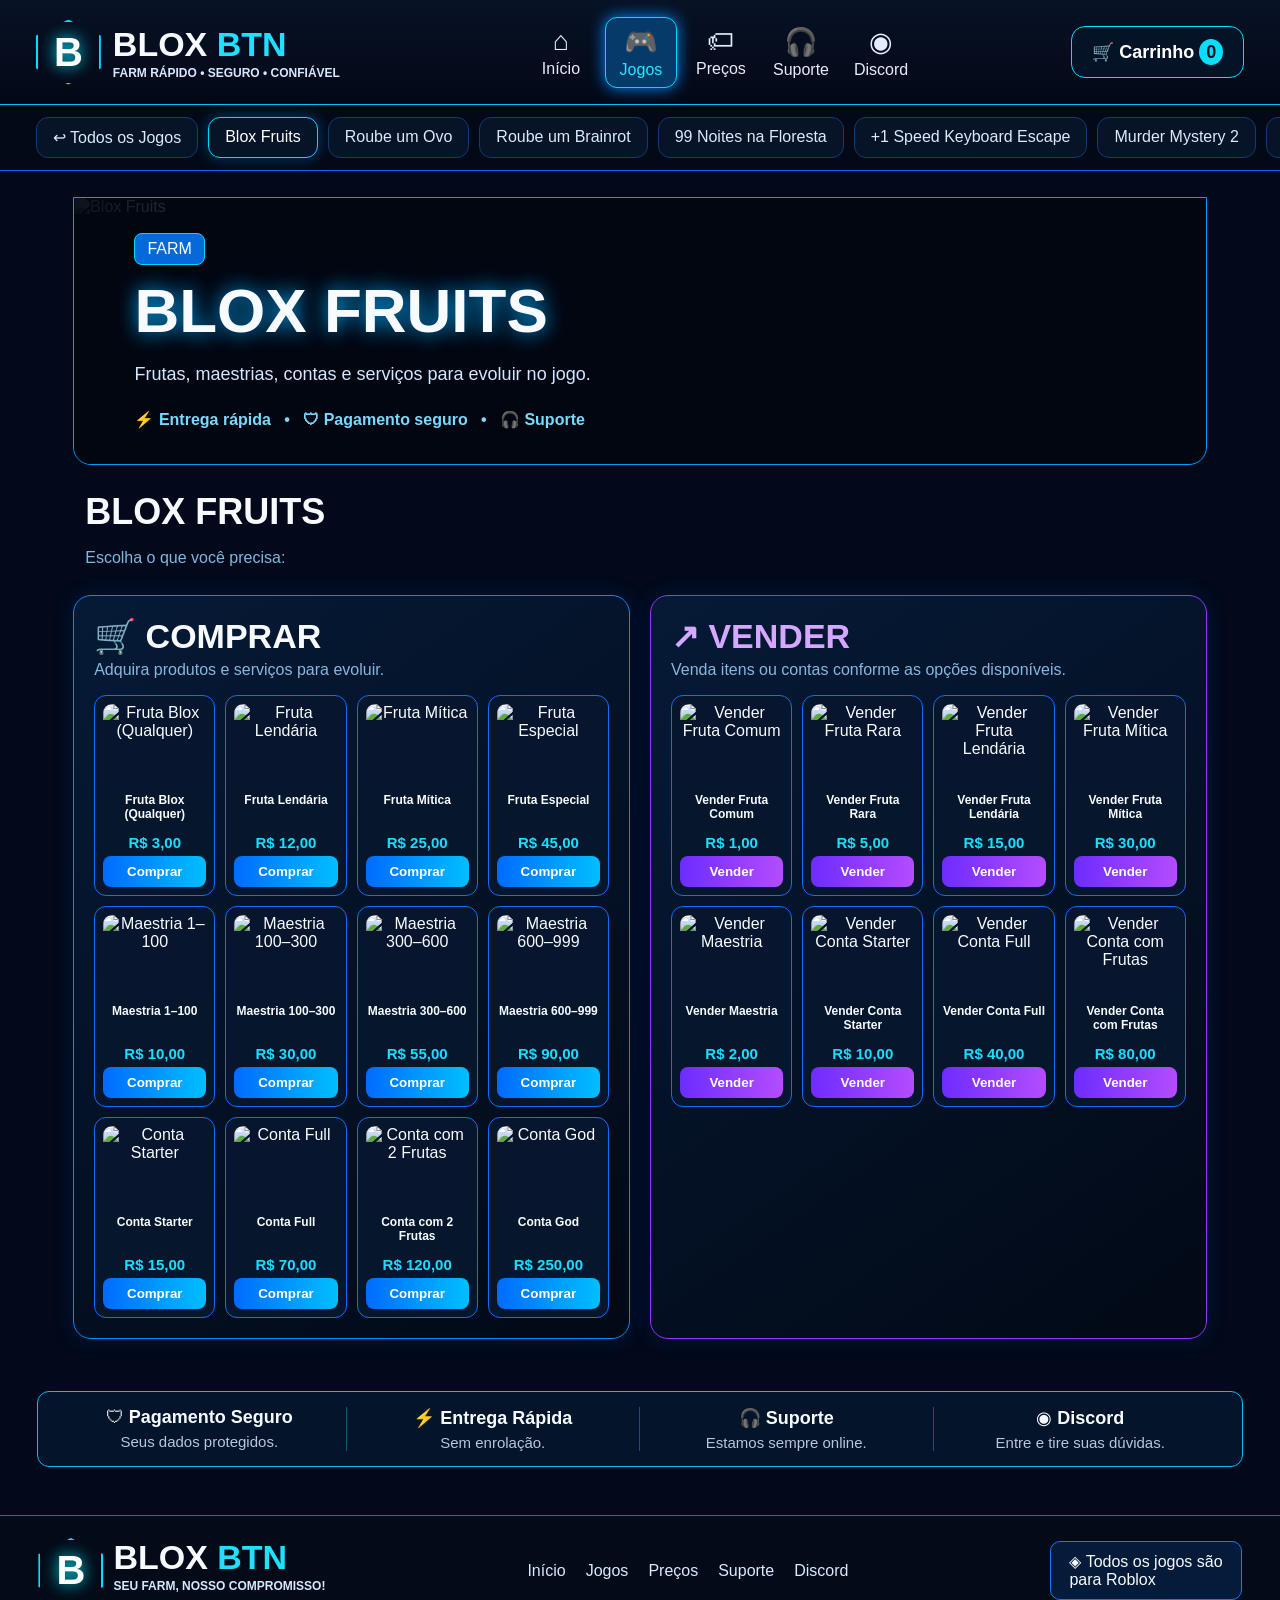
==== commit 489c39e3: "Add files via upload" ====
--- a/jogo.html
+++ b/jogo.html
@@ -1,6 +1,6 @@
 <!doctype html>
 <html lang="pt-BR">
-<head><meta charset="utf-8"><meta name="viewport" content="width=device-width,initial-scale=1"><title>Jogo — Blox BTN</title><link rel="stylesheet" href="style.css"></head>
+<head><meta charset="utf-8"><meta name="viewport" content="width=device-width,initial-scale=1,viewport-fit=cover"><meta name="theme-color" content="#02091b"><title>Jogo — Blox BTN</title><link rel="stylesheet" href="style.css"></head>
 <body>
 <header class="top">
   <a class="brand" href="index.html"><div class="logo">B</div><div><b>BLOX <span>BTN</span></b><small>FARM RÁPIDO • SEGURO • CONFIÁVEL</small></div></a>
@@ -12,7 +12,7 @@
 <footer><div class="footbrand"><div class="logo">B</div><div><b>BLOX <span>BTN</span></b><small>SEU FARM, NOSSO COMPROMISSO!</small></div></div><div class="links"><a href="index.html">Início</a><a href="jogos.html">Jogos</a><a href="precos.html">Preços</a><a href="suporte.html">Suporte</a><a href="https://discord.com/" target="_blank">Discord</a></div><div class="roblox">◈ Todos os jogos são<br>para Roblox</div></footer>
 <script>
 const games={
- 'blox-fruits':{art:'assets/blox-fruits.png',name:'Blox Fruits',cls:'fruits',desc:'Frutas, maestrias, contas e serviços para evoluir no jogo.',buy:[['Fruta Blox (Qualquer)','R$ 3,00'],['Fruta Lendária','R$ 12,00'],['Fruta Mítica','R$ 25,00'],['Fruta Especial','R$ 45,00'],['Maestria 1–100','R$ 10,00'],['Maestria 100–300','R$ 30,00'],['Maestria 300–600','R$ 55,00'],['Maestria 600–999','R$ 90,00'],['Conta Starter','R$ 15,00'],['Conta Full','R$ 70,00'],['Conta com 2 Frutas','R$ 120,00'],['Conta God','R$ 250,00']],sell:[['Vender Fruta Comum','R$ 1,00'],['Vender Fruta Rara','R$ 5,00'],['Vender Fruta Lendária','R$ 15,00'],['Vender Fruta Mítica','R$ 30,00'],['Vender Maestria','R$ 2,00'],['Vender Conta Starter','R$ 10,00'],['Vender Conta Full','R$ 40,00'],['Vender Conta com Frutas','R$ 80,00']]},
+ 'blox-fruits':{art:'assets/blox-fruits.png',hero:'assets/blox-hero.png',buyArt:['assets/bf-buy-1.png','assets/bf-buy-2.png','assets/bf-buy-3.png','assets/bf-buy-4.png','assets/bf-buy-5.png','assets/bf-buy-6.png','assets/bf-buy-7.png','assets/bf-buy-8.png','assets/bf-buy-9.png','assets/bf-buy-10.png','assets/bf-buy-11.png','assets/bf-buy-12.png'],sellArt:['assets/bf-sell-1.png','assets/bf-sell-2.png','assets/bf-sell-3.png','assets/bf-sell-4.png','assets/bf-sell-5.png','assets/bf-sell-6.png','assets/bf-sell-7.png','assets/bf-sell-8.png','assets/bf-sell-9.png','assets/bf-sell-10.png','assets/bf-sell-11.png','assets/bf-sell-12.png'],name:'Blox Fruits',cls:'fruits',desc:'Frutas, maestrias, contas e serviços para evoluir no jogo.',buy:[['Fruta Blox (Qualquer)','R$ 3,00'],['Fruta Lendária','R$ 12,00'],['Fruta Mítica','R$ 25,00'],['Fruta Especial','R$ 45,00'],['Maestria 1–100','R$ 10,00'],['Maestria 100–300','R$ 30,00'],['Maestria 300–600','R$ 55,00'],['Maestria 600–999','R$ 90,00'],['Conta Starter','R$ 15,00'],['Conta Full','R$ 70,00'],['Conta com 2 Frutas','R$ 120,00'],['Conta God','R$ 250,00']],sell:[['Vender Fruta Comum','R$ 1,00'],['Vender Fruta Rara','R$ 5,00'],['Vender Fruta Lendária','R$ 15,00'],['Vender Fruta Mítica','R$ 30,00'],['Vender Maestria','R$ 2,00'],['Vender Conta Starter','R$ 10,00'],['Vender Conta Full','R$ 40,00'],['Vender Conta com Frutas','R$ 80,00']]},
  'roube-ovo':{art:'assets/roube-ovo.png',name:'Roube um Ovo',cls:'egg',desc:'Pets e velocidade para deixar sua conta mais avançada.',buy:[['Pet de 100M','R$ 8,00'],['Pet de 1B','R$ 25,00'],['Pet de 5B','R$ 60,00'],['Pet de 10B','R$ 100,00'],['Kit 5 Pets','R$ 45,00'],['Kit 10 Pets','R$ 85,00'],['+100 Níveis','R$ 10,00'],['+1.000 Níveis','R$ 45,00']],sell:[['Pet 100M','R$ 4,00'],['Pet 1B','R$ 15,00'],['Pet 5B','R$ 35,00'],['Pet 10B','R$ 60,00'],['Conta com Pets','R$ 50,00']]},
  'brainrot':{art:'assets/brainrot.png',name:'Roube um Brainrot',cls:'brain',desc:'Brainrots por valor e kits completos.',buy:[['Brainrot 100M','R$ 8,00'],['Brainrot 1B','R$ 25,00'],['Brainrot 5B','R$ 60,00'],['Brainrot 10B','R$ 100,00'],['Kit 5 Brainrots','R$ 45,00'],['Kit 10 Brainrots','R$ 85,00']],sell:[['Brainrot 100M','R$ 4,00'],['Brainrot 1B','R$ 15,00'],['Brainrot 5B','R$ 35,00'],['Brainrot 10B','R$ 60,00'],['Conta com Brainrots','R$ 50,00']]},
  '99-noites':{art:'assets/99-noites.png',name:'99 Noites na Floresta',cls:'night',desc:'Progresso por tempo de farm.',buy:[['10 minutos','R$ 2,00'],['20 minutos','R$ 4,00'],['30 minutos','R$ 6,00'],['1 hora','R$ 11,00'],['1h 10m','R$ 13,00'],['1h 30m','R$ 17,00'],['Kit 1h + bônus','R$ 15,00']],sell:[['Conta com progresso','R$ 10,00'],['Conta avançada','R$ 25,00']]},
@@ -25,7 +25,7 @@
 const params=new URLSearchParams(location.search); const key=params.get('game')||'blox-fruits'; const g=games[key]||games['blox-fruits'];
 document.title=g.name+' — Blox BTN';
 document.getElementById('gameTabs').innerHTML='<a href="jogos.html">↩ Todos os Jogos</a>'+order.map(k=>`<a class="${k===key?'sel':''}" href="jogo.html?game=${k}">${games[k].name}</a>`).join('');
-function cards(list,mode){return list.map((x,i)=>`<article class="product"><div class="productArt ${g.cls}"><img src="${g.art}" alt="${g.name}"></div><b>${x[0]}</b><strong>${x[1]}</strong><button onclick="add('${x[0]}','${x[1]}')">${mode==='buy'?'Comprar':'Vender'}</button></article>`).join('')}
-document.getElementById('gamePage').innerHTML=`<section class="gameHero ${g.cls} has-art"><img class="heroArt" src="${g.art}" alt="${g.name}"><div class="heroContent"><span class="badge">FARM</span><h1>${g.name}</h1><p>${g.desc}</p><div class="heroMini">⚡ Entrega rápida &nbsp; • &nbsp; 🛡 Pagamento seguro &nbsp; • &nbsp; 🎧 Suporte</div></div></section><div class="gameTitle"><h2>${g.name}</h2><p>Escolha o que você precisa:</p></div><section class="buySell"><div class="shopPanel"><h2>🛒 COMPRAR</h2><p>Adquira produtos e serviços para evoluir.</p><div class="products">${cards(g.buy,'buy')}</div></div><div class="shopPanel sell"><h2>↗ VENDER</h2><p>Venda itens ou contas conforme as opções disponíveis.</p><div class="products">${cards(g.sell,'sell')}</div></div></section><section class="features"><div>🛡 <b>Pagamento Seguro</b><small>Seus dados protegidos.</small></div><div>⚡ <b>Entrega Rápida</b><small>Sem enrolação.</small></div><div>🎧 <b>Suporte</b><small>Estamos sempre online.</small></div><div>◉ <b>Discord</b><small>Entre e tire suas dúvidas.</small></div></section>`;
+function cards(list,mode){return list.map((x,i)=>{const art=(mode==='buy'&&g.buyArt?g.buyArt[i]:mode==='sell'&&g.sellArt?g.sellArt[i]:g.art);return `<article class="product"><div class="productArt ${g.cls}"><img src="${art}" alt="${x[0]}"></div><b>${x[0]}</b><strong>${x[1]}</strong><button onclick="add('${x[0]}','${x[1]}')">${mode==='buy'?'Comprar':'Vender'}</button></article>`}).join('')}
+document.getElementById('gamePage').innerHTML=`<section class="gameHero ${g.cls} has-art"><img class="heroArt" src="${g.hero||g.art}" alt="${g.name}"><div class="heroContent"><span class="badge">FARM</span><h1>${g.name}</h1><p>${g.desc}</p><div class="heroMini">⚡ Entrega rápida &nbsp; • &nbsp; 🛡 Pagamento seguro &nbsp; • &nbsp; 🎧 Suporte</div></div></section><div class="gameTitle"><h2>${g.name}</h2><p>Escolha o que você precisa:</p></div><section class="buySell"><div class="shopPanel"><h2>🛒 COMPRAR</h2><p>Adquira produtos e serviços para evoluir.</p><div class="products">${cards(g.buy,'buy')}</div></div><div class="shopPanel sell"><h2>↗ VENDER</h2><p>Venda itens ou contas conforme as opções disponíveis.</p><div class="products">${cards(g.sell,'sell')}</div></div></section><section class="features"><div>🛡 <b>Pagamento Seguro</b><small>Seus dados protegidos.</small></div><div>⚡ <b>Entrega Rápida</b><small>Sem enrolação.</small></div><div>🎧 <b>Suporte</b><small>Estamos sempre online.</small></div><div>◉ <b>Discord</b><small>Entre e tire suas dúvidas.</small></div></section>`;
 function add(n,p){alert(n+' — '+p+' foi adicionado ao carrinho.');}
 </script></body></html>
--- a/style.css
+++ b/style.css
@@ -1,21 +1,60 @@
-*{box-sizing:border-box}body{margin:0;background:#02091b;color:#f7fbff;font-family:Arial,sans-serif}a{text-decoration:none;color:inherit}.top{height:105px;background:linear-gradient(180deg,#071225,#030817);border-bottom:1px solid #00bfff;display:flex;align-items:center;gap:34px;padding:14px 3%;position:sticky;top:0;z-index:5}.brand{display:flex;align-items:center;gap:12px;min-width:330px}.brand b,.footbrand>b{font-size:34px}.brand b span,.footbrand span{color:#20dfff}.brand small,.footbrand small{display:block;color:#d8e7ff;font-weight:700;font-size:12px;margin-top:2px}.logo{width:65px;height:65px;border:2px solid #00dfff;clip-path:polygon(50% 0,100% 25%,100% 75%,50% 100%,0 75%,0 25%);display:grid;place-items:center;color:white;font-size:40px;font-weight:900;text-shadow:0 0 15px #00eaff;box-shadow:0 0 20px #006fff}nav{display:flex;gap:18px;align-items:center;flex:1;justify-content:center}nav a{min-width:65px;text-align:center;font-size:26px;color:#e5ecff;padding:8px;border-radius:12px}nav a small{display:block;font-size:16px;margin-top:3px}nav a.active{background:#063a68;border:1px solid #00d9ff;box-shadow:0 0 15px #008cff;color:#24eaff}.cart{background:#041426;border:1px solid #00dfff;color:white;border-radius:14px;padding:14px 20px;font-size:18px;font-weight:700}.cart i{font-style:normal;background:#04dfff;color:#00111d;border-radius:50%;padding:3px 7px}.hero{height:300px;border-bottom:2px solid #008cff;background:radial-gradient(circle at 65% 45%,#164fa0 0,#06163a 38%,#010714 75%);display:flex;align-items:center;justify-content:space-between;padding:25px 6%;overflow:hidden;box-shadow:0 0 35px #006cff55 inset}.hero h1{font-size:58px;line-height:.9;margin:0;font-weight:1000;font-style:italic;text-shadow:4px 4px 0 #061b40}.hero em{color:#18dcff}.hero p{font-size:13px;font-weight:800;margin-top:28px}.heroSide{font-size:33px;font-weight:1000;font-style:italic;text-align:center;transform:rotate(-4deg);text-shadow:0 0 15px #12cfff}.heroSide strong{font-size:75px;color:#dff}.heroSide{background:linear-gradient(135deg,transparent,#0753a155);padding:35px;border-radius:40%}main{max-width:1220px;margin:auto;padding:28px 20px}.title{display:flex;align-items:center;gap:12px}.title span{font-size:35px}.title h2,.kits h2{font-size:30px;margin:0 0 18px;text-shadow:0 0 10px #00bfff}.grid{display:grid;grid-template-columns:repeat(4,1fr);gap:16px}.grid article{background:linear-gradient(180deg,#071b43,#030b20);border:1px solid #00bfff;border-radius:14px;padding:12px;box-shadow:0 0 10px #008cff44}.pic{height:160px;border-radius:10px;display:grid;place-content:center;text-align:center;font-size:28px;font-weight:1000;line-height:.95;border:1px solid #637fff;text-shadow:2px 2px #000}.egg{background:radial-gradient(circle,#ffd84d,#8b26ff 50%,#16083b)}.brain{background:radial-gradient(circle,#55ee57,#113b21 55%,#08100c)}.night{background:radial-gradient(circle at 50% 80%,#ff8a27,#16203e 40%,#050713)}.speed{background:linear-gradient(135deg,#26106e,#0a5fff)}.murder{background:linear-gradient(135deg,#290914,#ff2b44)}.rivals{background:linear-gradient(135deg,#111d7e,#e9e9ff);font-size:55px}.assassins{background:linear-gradient(135deg,#21020c,#e52d3f);font-size:40px}.fruits{background:linear-gradient(135deg,#001c48,#18a7ff);font-size:43px}.grid h3{font-size:17px;margin:12px 4px}.grid article>a{display:block;text-align:center;background:#0675d9;border:1px solid #00dfff;padding:11px;border-radius:9px;font-weight:700}.kits{margin-top:25px;border:1px solid #a748ff;border-radius:15px;padding:18px;background:linear-gradient(110deg,#081044,#120522);box-shadow:0 0 18px #7d1cff55}.kitHead{display:flex;justify-content:space-between;align-items:center}.kitHead h2{margin-bottom:3px}.kitHead p{margin:0;color:#cbd4ec}.kitHead>a{border:1px solid #d26bff;border-radius:10px;padding:12px 18px;background:#481c9d;font-weight:700}.kitGrid{display:grid;grid-template-columns:repeat(7,1fr);gap:9px;margin-top:18px}.kitGrid div{background:#090d2e;border:1px solid #6c4dff;border-radius:10px;padding:12px;text-align:center;min-height:125px;display:flex;flex-direction:column;justify-content:center;gap:7px}.kitGrid span{font-size:12px;color:#ccd4ec}.kitGrid strong{background:#4214a8;border-radius:7px;padding:8px;color:#fff}.features{display:grid;grid-template-columns:repeat(4,1fr);margin:22px 0;border:1px solid #00bfff;border-radius:12px;background:#03142b;padding:16px}.features div{text-align:center;border-right:1px solid #12547b;font-size:18px}.features div:last-child{border:0}.features small{display:block;color:#b7c7dc;margin-top:5px}footer{border-top:1px solid #006eff;background:#030b18;padding:25px 4%;display:flex;justify-content:space-between;align-items:center;gap:20px}.footbrand{display:grid;grid-template-columns:auto 1fr;column-gap:10px;align-items:center}.footbrand .logo{grid-row:span 2}.links{display:flex;gap:20px;color:#dbe8ff}.roblox{border:1px solid #1677ff;border-radius:10px;padding:10px 18px;background:#061a39}@media(max-width:850px){.top{height:auto;flex-wrap:wrap}.brand{min-width:auto}.top nav{order:3;width:100%;overflow:auto;justify-content:flex-start}.hero{height:240px}.hero h1{font-size:40px}.grid{grid-template-columns:repeat(2,1fr)}.kitGrid{grid-template-columns:repeat(2,1fr)}.features{grid-template-columns:repeat(2,1fr);gap:15px}.features div:nth-child(2){border:0}footer{flex-direction:column}.links{flex-wrap:wrap;justify-content:center}}@media(max-width:480px){.grid{grid-template-columns:1fr}.heroSide{font-size:20px}.hero h1{font-size:34px}.cart{display:none}.brand b{font-size:25px}.logo{width:52px;height:52px}.kitGrid{grid-template-columns:1fr 1fr}}
-/* --- Game marketplace page --- */
-.game-tabs{display:flex;gap:10px;padding:12px 3%;overflow:auto;background:#030916;border-bottom:1px solid #0b65ff}.game-tabs a{white-space:nowrap;padding:10px 16px;border:1px solid #123b73;border-radius:12px;color:#d9eaff;text-decoration:none;background:#071326}.game-tabs a.sel,.game-tabs a:hover{border-color:#00d9ff;box-shadow:0 0 15px #008cff66;color:#fff}
-.gameHero{margin:0 3%;min-height:260px;border:1px solid #009dff;border-radius:0 0 18px 18px;display:flex;align-items:center;padding:35px 5%;background:radial-gradient(circle at 75% 50%,#4a0a16 0,#0a1735 38%,#020611 75%);box-shadow:0 0 30px #007bff33}.gameHero.brain{background:radial-gradient(circle at 70% 40%,#5b6d08,#071d25 45%,#020611)}.gameHero.night{background:radial-gradient(circle at 75% 60%,#24512c,#061326 45%,#020611)}.gameHero.speed{background:radial-gradient(circle at 75% 40%,#421b9b,#06152d 45%,#020611)}.gameHero.murder{background:radial-gradient(circle at 75% 40%,#750b18,#111020 45%,#020611)}.gameHero.rivals{background:radial-gradient(circle at 75% 40%,#ff284b22,#071b37 45%,#020611)}.gameHero.assassins{background:radial-gradient(circle at 75% 40%,#8c091e,#180611 45%,#020611)}.gameHero h1{font-size:clamp(32px,5vw,64px);margin:10px 0;text-transform:uppercase;text-shadow:0 0 20px #00aaff}.gameHero p{font-size:18px;max-width:700px;color:#d3e7ff}.badge{display:inline-block;padding:6px 12px;border:1px solid #00d9ff;border-radius:8px;color:#fff;background:#0569d9}.heroMini{margin-top:25px;color:#79d9ff;font-weight:700}.gameTitle{padding:28px 4% 12px}.gameTitle h2{font-size:36px;margin:0;text-transform:uppercase}.gameTitle p{color:#83b6de}.buySell{display:grid;grid-template-columns:1fr 1fr;gap:20px;padding:0 3% 30px}.shopPanel{border:1px solid #008cff;border-radius:18px;padding:20px;background:linear-gradient(145deg,#061a36,#020916);box-shadow:0 0 22px #006dff22}.shopPanel.sell{border-color:#8b38ff}.shopPanel h2{font-size:34px;margin:0;color:#eaf6ff}.shopPanel.sell h2{color:#d6a7ff}.shopPanel p{color:#86b8df;margin-top:5px}.products{display:grid;grid-template-columns:repeat(4,1fr);gap:10px}.product{background:#06172d;border:1px solid #126cff;border-radius:12px;padding:9px;text-align:center;min-width:0}.productArt{height:78px;border-radius:9px;margin-bottom:7px;display:flex;align-items:center;justify-content:center;font-size:38px;background:radial-gradient(circle,#1d8cff,#071a3a 65%);color:#fff}.productArt.brain{background:radial-gradient(circle,#8bcf26,#07231d 65%)}.productArt.night{background:radial-gradient(circle,#438c55,#071b22 65%)}.productArt.speed{background:radial-gradient(circle,#743cff,#0c1642 65%)}.productArt.murder{background:radial-gradient(circle,#d61d35,#200a17 65%)}.productArt.rivals{background:radial-gradient(circle,#ff5c6d,#071b38 65%)}.productArt.assassins{background:radial-gradient(circle,#d31d35,#210713 65%)}.product b{display:block;min-height:36px;font-size:12px;color:#fff}.product strong{display:block;color:#19dfff;margin:5px 0;font-size:15px}.product button{width:100%;border:0;border-radius:8px;padding:8px;background:linear-gradient(90deg,#006bff,#00bfff);color:#fff;font-weight:800;cursor:pointer}.sell .product button{background:linear-gradient(90deg,#6d2cff,#b44cff)}
-@media(max-width:800px){.buySell{grid-template-columns:1fr}.products{grid-template-columns:repeat(2,1fr)}.gameHero{min-height:220px}.gameHero h1{font-size:36px}.top{flex-wrap:wrap}.top nav{order:3;width:100%;justify-content:space-between}.top nav a{padding:6px}}
 
-/* Shared game artwork: the same images are used on the game list and each game page. */
-.pic { overflow:hidden; padding:0; }
-.pic img { width:100%; height:100%; display:block; object-fit:cover; }
-.productArt { overflow:hidden; }
-.productArt img { width:100%; height:100%; display:block; object-fit:cover; }
-.gameHero.has-art { position:relative; overflow:hidden; }
-.gameHero.has-art::after {
-  content:""; position:absolute; inset:0; background:linear-gradient(90deg,rgba(2,6,17,.98) 0%,rgba(2,6,17,.72) 42%,rgba(2,6,17,.18) 100%);
-  pointer-events:none;
+*{box-sizing:border-box}
+html,body{margin:0;padding:0;background:#02091b;color:#f7fbff;font-family:Arial,sans-serif}
+body{overflow-x:hidden}
+a{text-decoration:none;color:inherit}
+.top{min-height:105px;background:linear-gradient(180deg,#071225,#030817);border-bottom:1px solid #00bfff;display:flex;align-items:center;gap:26px;padding:12px 2.8%;position:sticky;top:0;z-index:20}
+.brand{display:flex;align-items:center;gap:12px;min-width:335px}
+.brand b,.footbrand b{font-size:34px}.brand b span,.footbrand span{color:#20dfff}
+.brand small,.footbrand small{display:block;color:#d8e7ff;font-weight:700;font-size:12px;margin-top:2px}
+.logo{width:65px;height:65px;border:2px solid #00dfff;clip-path:polygon(50% 0,100% 25%,100% 75%,50% 100%,0 75%,0 25%);display:grid;place-items:center;color:white;font-size:40px;font-weight:900;text-shadow:0 0 15px #00eaff;box-shadow:0 0 20px #006fff}
+nav{display:flex;gap:8px;align-items:center;flex:1;justify-content:center}
+nav a{min-width:72px;text-align:center;font-size:27px;color:#e5ecff;padding:8px;border-radius:12px}
+nav a small{display:block;font-size:16px;margin-top:3px}
+nav a.active{background:#063a68;border:1px solid #00d9ff;box-shadow:0 0 15px #008cff;color:#24eaff}
+.cart{background:#041426;border:1px solid #00dfff;color:white;border-radius:14px;padding:14px 20px;font-size:18px;font-weight:700;white-space:nowrap}
+.cart i{font-style:normal;background:#04dfff;color:#00111d;border-radius:50%;padding:3px 7px}
+.referenceHero{width:100%;height:252px;overflow:hidden;border-bottom:2px solid #008cff}
+.referenceHero img{width:100%;height:100%;display:block;object-fit:cover}
+main{max-width:1250px;margin:auto;padding:26px 22px}
+.title{display:flex;align-items:center;gap:12px;margin:0 0 15px}
+.title span{font-size:35px}.title h2{font-size:31px;margin:0;text-shadow:0 0 10px #00bfff}
+.grid{display:grid;grid-template-columns:repeat(4,1fr);gap:16px}
+.grid article{background:linear-gradient(180deg,#071b43,#030b20);border:1px solid #00bfff;border-radius:14px;padding:11px;box-shadow:0 0 10px #008cff44}
+.pic{height:174px;border-radius:10px;overflow:hidden;border:1px solid #637fff;background:#08152f}
+.pic img{width:100%;height:100%;display:block;object-fit:cover}
+.grid h3{font-size:17px;margin:11px 4px}.grid article>a{display:block;text-align:center;background:#0675d9;border:1px solid #00dfff;padding:11px;border-radius:9px;font-weight:700}
+.kits{margin-top:25px;border:1px solid #a748ff;border-radius:15px;padding:17px;background:linear-gradient(110deg,#081044,#120522);box-shadow:0 0 18px #7d1cff55}
+.kitHead{display:flex;justify-content:space-between;align-items:center}.kitHead h2{font-size:29px;margin:0 0 3px;text-shadow:0 0 10px #b84cff}.kitHead p{margin:0;color:#cbd4ec}.kitHead>a{border:1px solid #d26bff;border-radius:10px;padding:12px 18px;background:#481c9d;font-weight:700}
+.kitGrid{display:grid;grid-template-columns:repeat(7,1fr);gap:9px;margin-top:16px}
+.kitGrid div{background:#090d2e;border:1px solid #6c4dff;border-radius:10px;padding:8px;text-align:center;min-height:170px;display:flex;flex-direction:column;justify-content:flex-end;gap:6px;overflow:hidden}
+.kitGrid img{width:100%;height:76px;object-fit:cover;border-radius:7px}.kitGrid b{font-size:12px}.kitGrid span{font-size:11px;color:#ccd4ec}.kitGrid strong{background:#4214a8;border-radius:7px;padding:8px;color:#fff;font-size:13px}
+.features{display:grid;grid-template-columns:repeat(4,1fr);margin:22px 0;border:1px solid #00bfff;border-radius:12px;background:#03142b;padding:15px}
+.features div{text-align:center;border-right:1px solid #12547b;font-size:18px}.features div:last-child{border:0}.features small{display:block;color:#b7c7dc;margin-top:5px}
+footer{border-top:1px solid #006eff;background:#030b18;padding:22px 3%;display:flex;justify-content:space-between;align-items:center;gap:20px}
+.footbrand{display:grid;grid-template-columns:auto 1fr;column-gap:10px;align-items:center}.footbrand .logo{grid-row:span 2}
+.links{display:flex;gap:20px;color:#dbe8ff}.roblox{border:1px solid #1677ff;border-radius:10px;padding:10px 18px;background:#061a39}
+.gamesFilters,.game-tabs{display:flex;gap:10px;padding:12px 2.8%;overflow:auto;background:#030916;border-bottom:1px solid #0b65ff}
+.gamesFilters a,.game-tabs a{white-space:nowrap;padding:10px 16px;border:1px solid #123b73;border-radius:12px;color:#d9eaff;background:#071326}.gamesFilters a.selected,.game-tabs a.sel{border-color:#00d9ff;box-shadow:0 0 15px #008cff66;color:#fff}
+.gameHero{margin:0 3%;min-height:263px;border:1px solid #009dff;border-radius:0 0 18px 18px;display:flex;align-items:center;padding:35px 5%;position:relative;overflow:hidden;background:#020611}
+.gameHero.has-art:after{content:"";position:absolute;inset:0;background:linear-gradient(90deg,rgba(2,6,17,.95),rgba(2,6,17,.48) 45%,rgba(2,6,17,.08));pointer-events:none}
+.gameHero .heroArt{position:absolute;inset:0;width:100%;height:100%;object-fit:cover;z-index:0}
+.gameHero .heroContent{position:relative;z-index:1;max-width:55%}.gameHero h1{font-size:clamp(32px,5vw,62px);margin:10px 0;text-transform:uppercase;text-shadow:0 0 20px #00aaff}.gameHero p{font-size:18px;color:#d3e7ff}.badge{display:inline-block;padding:6px 12px;border:1px solid #00d9ff;border-radius:8px;background:#0569d9}.heroMini{margin-top:25px;color:#79d9ff;font-weight:700}
+.gameTitle{padding:26px 4% 12px}.gameTitle h2{font-size:36px;margin:0;text-transform:uppercase}.gameTitle p{color:#83b6de}
+.buySell{display:grid;grid-template-columns:1fr 1fr;gap:20px;padding:0 3% 30px}.shopPanel{border:1px solid #008cff;border-radius:18px;padding:20px;background:linear-gradient(145deg,#061a36,#020916);box-shadow:0 0 22px #006dff22}.shopPanel.sell{border-color:#8b38ff}.shopPanel h2{font-size:34px;margin:0}.shopPanel.sell h2{color:#d6a7ff}.shopPanel p{color:#86b8df;margin-top:5px}
+.products{display:grid;grid-template-columns:repeat(4,1fr);gap:10px}.product{background:#06172d;border:1px solid #126cff;border-radius:12px;padding:8px;text-align:center;min-width:0}.productArt{height:82px;border-radius:9px;margin-bottom:7px;overflow:hidden;background:#08152f}.productArt img{width:100%;height:100%;display:block;object-fit:cover}.product b{display:block;min-height:36px;font-size:12px}.product strong{display:block;color:#19dfff;margin:5px 0;font-size:15px}.product button{width:100%;border:0;border-radius:8px;padding:8px;background:linear-gradient(90deg,#006bff,#00bfff);color:#fff;font-weight:800;cursor:pointer}.sell .product button{background:linear-gradient(90deg,#6d2cff,#b44cff)}
+@media(max-width:900px){
+ .top{flex-wrap:wrap;gap:8px;padding:10px 12px}.brand{min-width:0;flex:1}.brand b{font-size:26px}.brand small{font-size:9px}.logo{width:52px;height:52px;font-size:31px}.cart{display:none}
+ .top nav{order:3;width:100%;justify-content:flex-start;overflow-x:auto;flex:none}.top nav a{min-width:62px;font-size:21px}.top nav a small{font-size:12px}
+ .referenceHero{height:230px}.grid{grid-template-columns:repeat(2,1fr)}.kitGrid{grid-template-columns:repeat(2,1fr)}.features{grid-template-columns:repeat(2,1fr)}
+ footer{flex-direction:column;text-align:center}.buySell{grid-template-columns:1fr}.products{grid-template-columns:repeat(2,1fr)}
 }
-.gameHero.has-art .heroContent { position:relative; z-index:1; max-width:55%; }
-.gameHero.has-art .heroArt {
-  position:absolute; right:0; top:0; width:55%; height:100%; object-fit:cover;
-  opacity:.95;
+@media(max-width:560px){
+ .brand b{font-size:22px}.brand small{font-size:8px}.logo{width:45px;height:45px;font-size:27px}
+ .referenceHero{height:210px}.referenceHero img{object-position:center}
+ main{padding:22px 12px}.title h2{font-size:27px}.grid{grid-template-columns:1fr}.pic{height:205px}
+ .kitGrid{grid-template-columns:1fr 1fr}.kitGrid div{min-height:150px}.features{grid-template-columns:1fr 1fr}
+ .gameHero{margin:0 10px;min-height:235px;padding:24px 18px}.gameHero .heroContent{max-width:75%}.gameHero h1{font-size:30px}.gameHero p{font-size:14px}.gameHero.has-art:after{background:linear-gradient(90deg,rgba(2,6,17,.97),rgba(2,6,17,.68),rgba(2,6,17,.18))}
+ .gameTitle{padding:22px 16px 10px}.gameTitle h2{font-size:28px}.shopPanel{padding:13px}.shopPanel h2{font-size:27px}.products{grid-template-columns:repeat(2,1fr);gap:8px}.product{padding:7px}.productArt{height:88px}.product b{font-size:11px}.product strong{font-size:13px}
+ .gamesFilters,.game-tabs{padding:10px 12px}
 }
